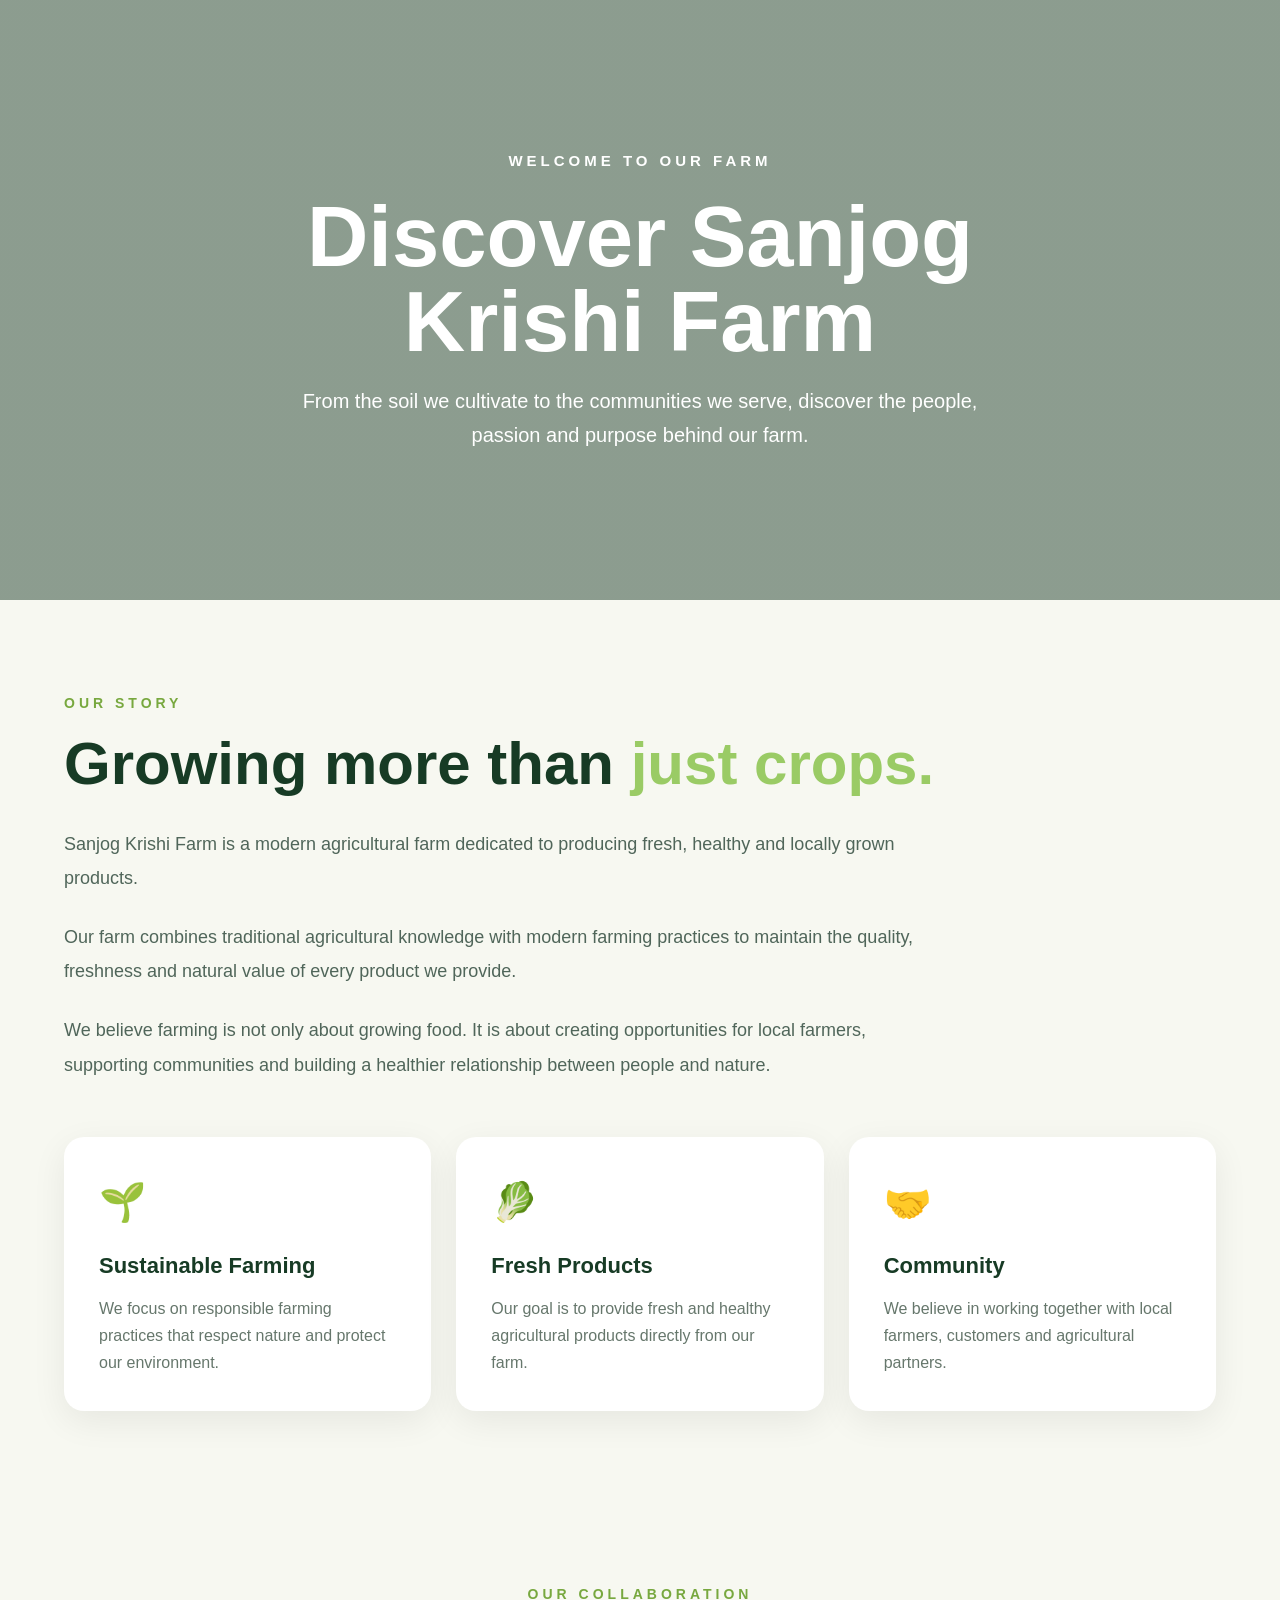
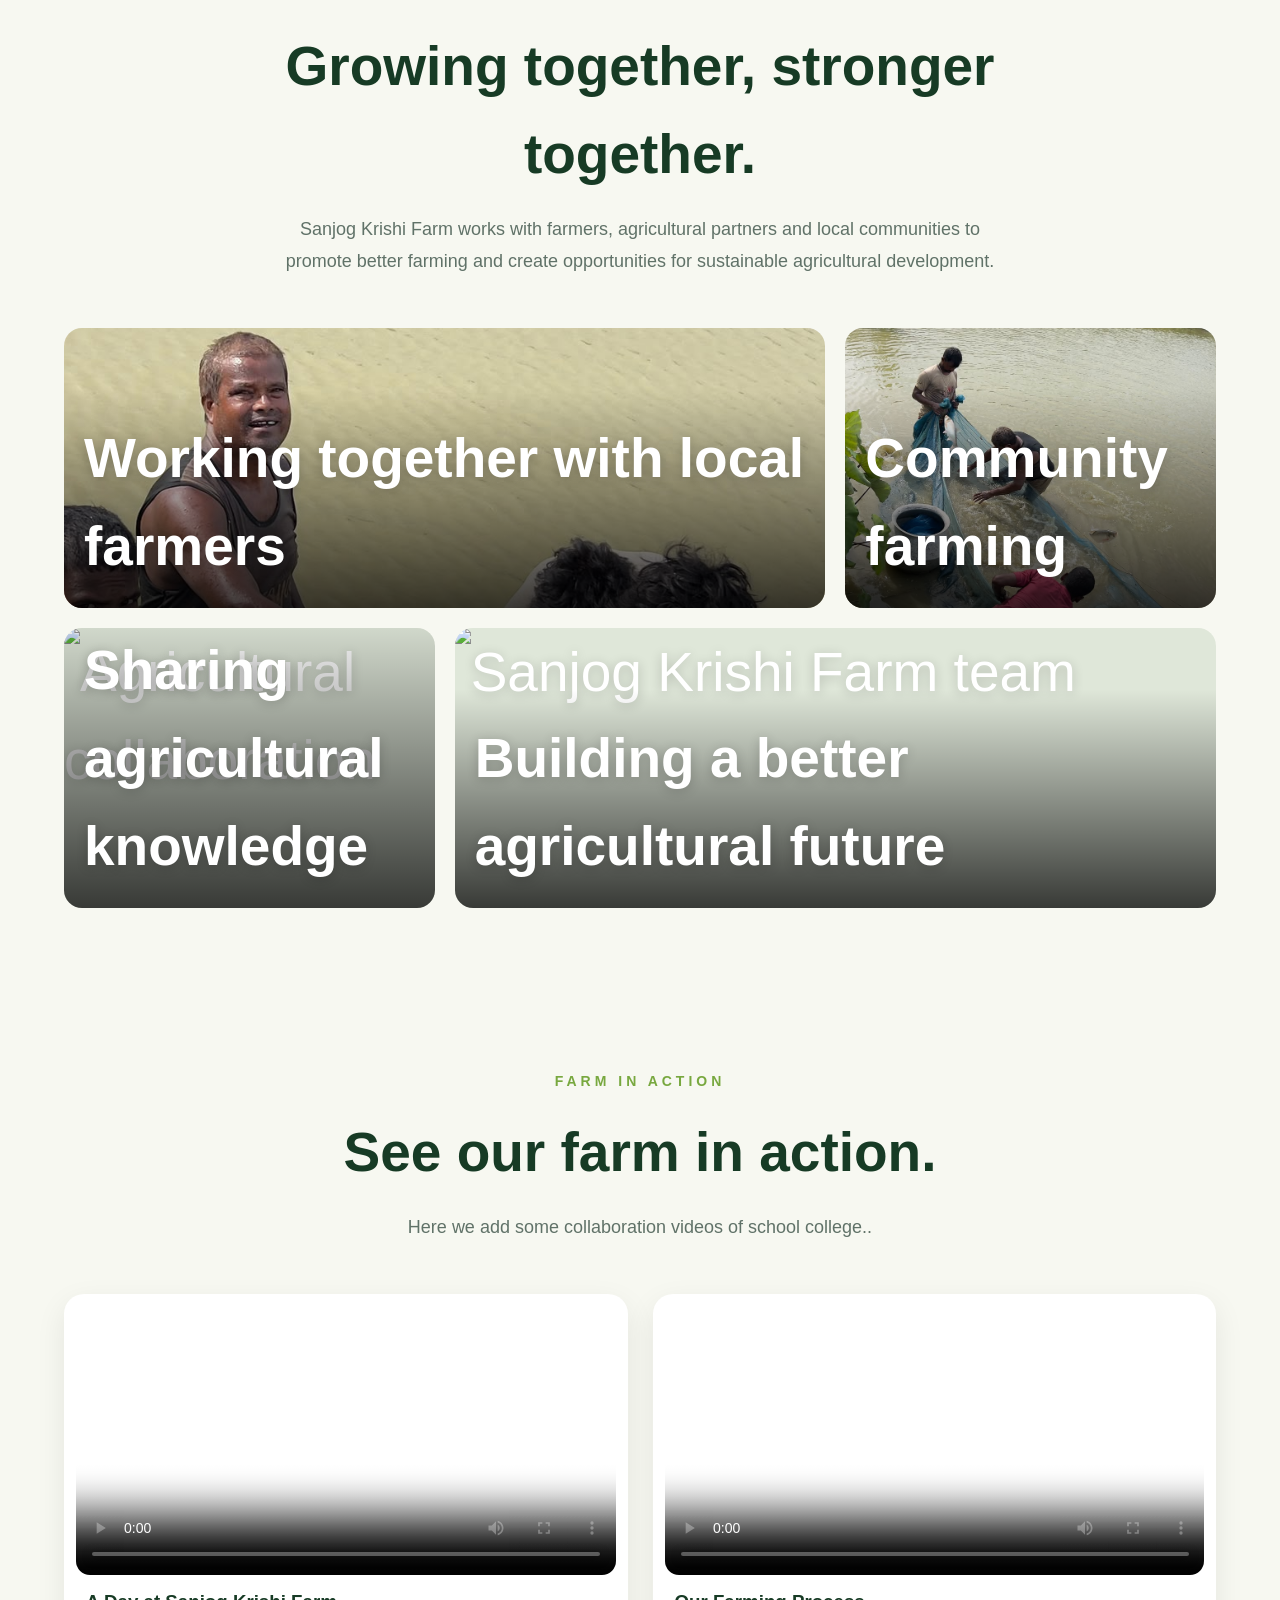
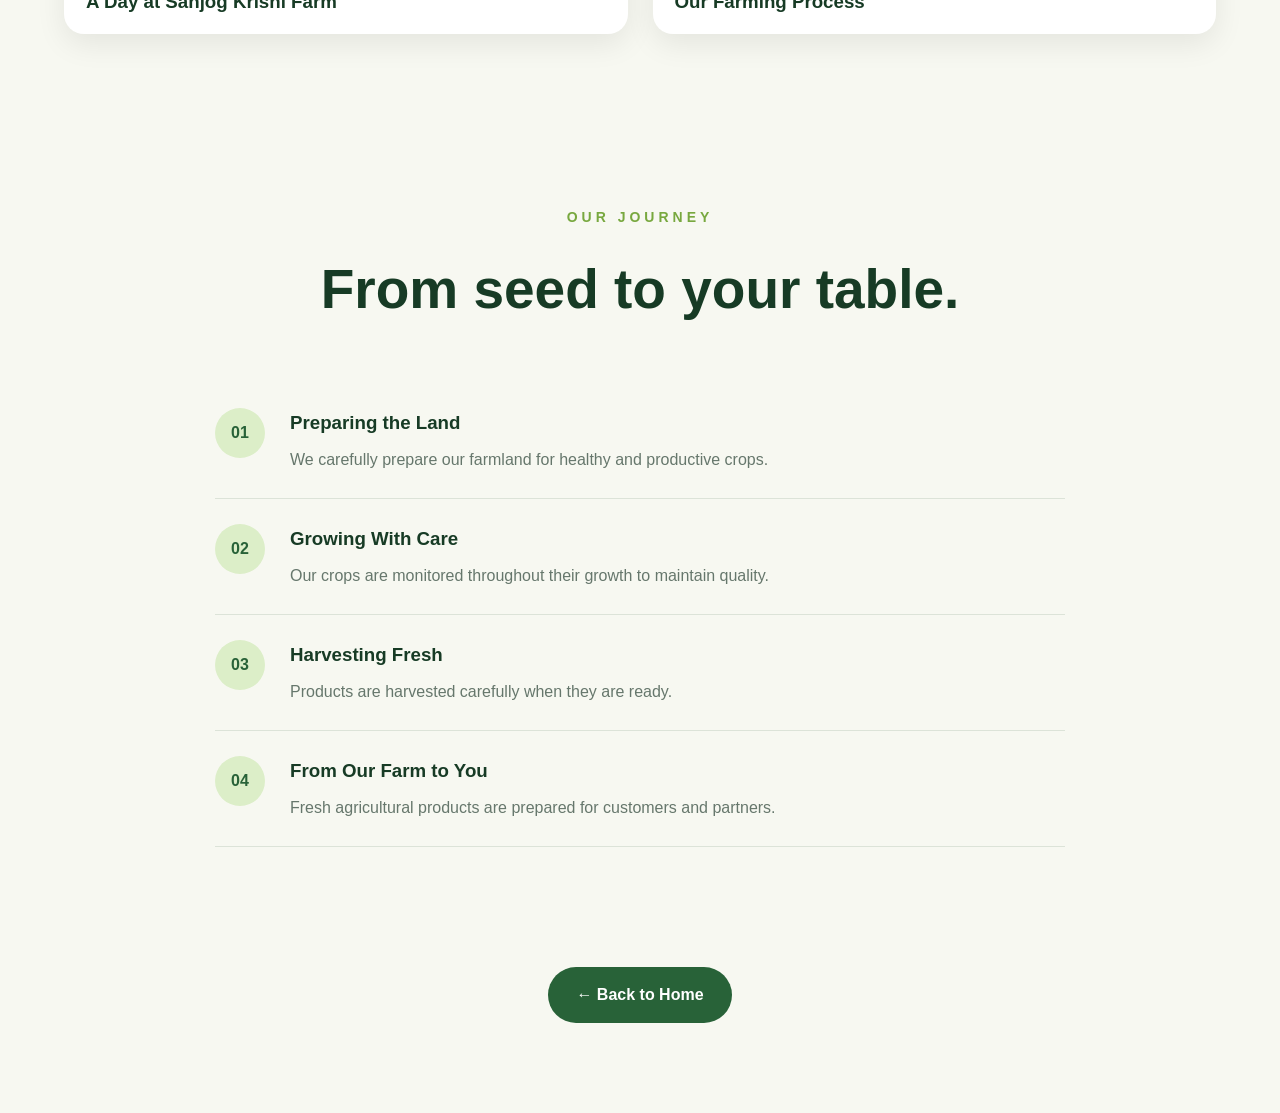
==== farm.html @ dd93f40b "Add files via upload" ====
<!DOCTYPE html>
<html lang="en">
<head>
    <meta charset="UTF-8">
    <meta name="viewport" content="width=device-width, initial-scale=1.0">

    <title>Discover Our Farm | Sanjog Krishi Farm</title>

    <meta name="description"
          content="Discover Sanjog Krishi Farm, our farming journey, sustainable practices, collaborations, photos and videos.">

    <link rel="stylesheet" href="style.css">

    <style>
        /* =========================
           FARM PAGE
        ========================= */

        .farm-page {
            background: #f7f8f1;
            color: #173b25;
        }

        /* HERO */

        .farm-hero {
    min-height: 600px;

    background-image:
        linear-gradient(
            rgba(10, 45, 24, 0.45),
            rgba(10, 45, 24, 0.45)
        ),
        url("images/photo,jpeg");

    background-size: cover;
    background-position: center center;
    background-repeat: no-repeat;

    display: flex;
    align-items: center;
    justify-content: center;

    text-align: center;
    padding: 60px 20px;

    position: relative;
}

        .farm-hero-content {
            max-width: 850px;
            color: white;
        }

        .farm-hero-content span {
            font-size: 15px;
            letter-spacing: 4px;
            text-transform: uppercase;
            font-weight: bold;
        }

        .farm-hero h1 {
            font-size: clamp(45px, 7vw, 85px);
            margin: 20px 0;
            line-height: 1;
        }

        .farm-hero p {
            font-size: 20px;
            line-height: 1.7;
            max-width: 700px;
            margin: auto;
        }


        /* MAIN CONTENT */

        .farm-container {
            width: 90%;
            max-width: 1200px;
            margin: auto;
        }

        .farm-story {
            padding: 90px 0;
        }

        .section-label {
            color: #78a83f;
            letter-spacing: 4px;
            font-weight: bold;
            font-size: 14px;
            text-transform: uppercase;
        }

        .farm-story h2 {
            font-size: clamp(35px, 5vw, 60px);
            margin: 15px 0 30px;
            line-height: 1.1;
        }

        .farm-story h2 span {
            color: #9acb65;
        }

        .farm-story-text {
            max-width: 850px;
        }

        .farm-story-text p {
            font-size: 18px;
            line-height: 1.9;
            color: #50665a;
            margin-bottom: 25px;
        }


        /* FARM VALUES */

        .farm-values {
            display: grid;
            grid-template-columns: repeat(3, 1fr);
            gap: 25px;
            margin-top: 55px;
        }

        .value-card {
            background: white;
            padding: 35px;
            border-radius: 20px;
            box-shadow: 0 10px 35px rgba(0,0,0,0.07);

            transition: transform 0.3s ease,
                        box-shadow 0.3s ease;
        }

        .value-card:hover {
            transform: translateY(-8px);
            box-shadow: 0 18px 40px rgba(0,0,0,0.12);
        }

        .value-icon {
            font-size: 38px;
            margin-bottom: 15px;
        }

        .value-card h3 {
            font-size: 22px;
            margin-bottom: 12px;
        }

        .value-card p {
            color: #66776c;
            line-height: 1.7;
        }


        /* COLLABORATION */

        .collaboration {
            padding: 80px 0;
        }

        .collaboration-header {
            text-align: center;
            max-width: 750px;
            margin: 0 auto 50px;
        }

        .collaboration-header h2 {
            font-size: clamp(35px, 5vw, 55px);
            margin: 15px 0;
        }

        .collaboration-header p {
            color: #607268;
            font-size: 18px;
            line-height: 1.8;
        }


        /* PHOTO GALLERY */

        .farm-gallery {
            display: grid;
            grid-template-columns: repeat(3, 1fr);
            gap: 20px;
        }

        .gallery-item {
            height: 280px;
            overflow: hidden;
            border-radius: 18px;
            position: relative;
            background: #dfe7d9;
        }

        .gallery-item.large {
            grid-column: span 2;
        }

        .gallery-item img {
            width: 100%;
            height: 100%;
            object-fit: cover;
            display: block;

            transition: transform 0.5s ease;
        }

        .gallery-item:hover img {
            transform: scale(1.08);
        }

        .gallery-caption {
            position: absolute;
            left: 0;
            right: 0;
            bottom: 0;

            padding: 25px 20px 18px;

            color: white;
            font-weight: bold;

            background: linear-gradient(
                transparent,
                rgba(0,0,0,0.75)
            );
        }


        /* VIDEO SECTION */

        .video-section {
            padding: 80px 0;
        }

        .video-grid {
            display: grid;
            grid-template-columns: repeat(2, 1fr);
            gap: 25px;
        }

        .video-card {
            background: white;
            padding: 12px;
            border-radius: 20px;
            box-shadow: 0 10px 30px rgba(0,0,0,0.08);
        }

        .video-card video {
            width: 100%;
            display: block;
            border-radius: 14px;
        }

        .video-card h3 {
            padding: 12px 10px 5px;
        }


        /* FARM JOURNEY */

        .journey {
            padding: 90px 0;
        }

        .journey-list {
            max-width: 850px;
            margin: 50px auto 0;
        }

        .journey-item {
            display: flex;
            gap: 25px;
            padding: 25px 0;
            border-bottom: 1px solid #dce3d8;
        }

        .journey-number {
            min-width: 50px;
            height: 50px;

            border-radius: 50%;
            background: #dceec8;

            display: flex;
            align-items: center;
            justify-content: center;

            font-weight: bold;
            color: #286238;
        }

        .journey-item h3 {
            margin: 0 0 8px;
        }

        .journey-item p {
            margin: 0;
            color: #66776c;
            line-height: 1.7;
        }


        /* BACK BUTTON */

        .back-home {
            text-align: center;
            padding: 30px 0 90px;
        }

        .back-home a {
            display: inline-block;
            background: #286238;
            color: white;
            padding: 15px 28px;
            border-radius: 50px;
            text-decoration: none;
            font-weight: bold;

            transition: 0.3s;
        }

        .back-home a:hover {
            background: #1c4728;
            transform: translateY(-3px);
        }


        /* MOBILE */

        @media (max-width: 800px) {

            .farm-values {
                grid-template-columns: 1fr;
            }

            .farm-gallery {
                grid-template-columns: 1fr;
            }

            .gallery-item.large {
                grid-column: span 1;
            }

            .video-grid {
                grid-template-columns: 1fr;
            }

            .farm-hero {
                min-height: 60vh;
            }
        }
    /* PHOTO HOVER ANIMATION */

.gallery-item {
    overflow: hidden;
}

.gallery-item img {
    width: 100%;
    height: 100%;
    object-fit: cover;

    transition: transform 0.6s ease;
}

.gallery-item:hover img {
    transform: scale(1.08);
}


/* VIDEO HOVER ANIMATION */

.video-card {
    transition: transform 0.4s ease,
                box-shadow 0.4s ease;
}

.video-card:hover {
    transform: translateY(-10px);
    box-shadow: 0 20px 45px rgba(0,0,0,0.15);
}

.video-card video {
    transition: transform 0.5s ease;
}

.video-card:hover video {
    transform: scale(1.02);
}</style>
</head>


<body class="farm-page">


    <!-- HERO -->

    <section class="farm-hero">

        <div class="farm-hero-content">

            <span>Welcome to our farm</span>

            <h1>Discover Sanjog Krishi Farm</h1>

            <p>
                From the soil we cultivate to the communities we serve,
                discover the people, passion and purpose behind our farm.
            </p>

        </div>

    </section>



    <!-- FARM STORY -->

    <section class="farm-story">

        <div class="farm-container">

            <span class="section-label">
                Our Story
            </span>

            <h2>
                Growing more than
                <span>just crops.</span>
            </h2>

            <div class="farm-story-text">

                <p>
                    Sanjog Krishi Farm is a modern agricultural farm
                    dedicated to producing fresh, healthy and locally
                    grown products.
                </p>

                <p>
                    Our farm combines traditional agricultural knowledge
                    with modern farming practices to maintain the quality,
                    freshness and natural value of every product we provide.
                </p>

                <p>
                    We believe farming is not only about growing food.
                    It is about creating opportunities for local farmers,
                    supporting communities and building a healthier
                    relationship between people and nature.
                </p>

            </div>


            <!-- VALUES -->

            <div class="farm-values">

                <div class="value-card">

                    <div class="value-icon">🌱</div>

                    <h3>Sustainable Farming</h3>

                    <p>
                        We focus on responsible farming practices
                        that respect nature and protect our environment.
                    </p>

                </div>


                <div class="value-card">

                    <div class="value-icon">🥬</div>

                    <h3>Fresh Products</h3>

                    <p>
                        Our goal is to provide fresh and healthy
                        agricultural products directly from our farm.
                    </p>

                </div>


                <div class="value-card">

                    <div class="value-icon">🤝</div>

                    <h3>Community</h3>

                    <p>
                        We believe in working together with local
                        farmers, customers and agricultural partners.
                    </p>

                </div>

            </div>

        </div>

    </section>



    <!-- COLLABORATION -->

    <section class="collaboration">

        <div class="farm-container">

            <div class="collaboration-header">

                <span class="section-label">
                    Our Collaboration
                </span>

                <h2>
                    Growing together,
                    <span>stronger together.</span>
                </h2>

                <p>
                    Sanjog Krishi Farm works with farmers, agricultural
                    partners and local communities to promote better
                    farming and create opportunities for sustainable
                    agricultural development.
                </p>

            </div>


            <!-- PHOTOS -->

            <div class="farm-gallery">


                <div class="gallery-item large">

                    <img src="photo.jpeg"
                         alt="Sanjog Krishi Farm collaboration">

                    <div class="gallery-caption">
                        Working together with local farmers
                    </div>

                </div>


                <div class="gallery-item">

                    <img src="WhatsApp Image 2026-09-08 at 13.34.07.jpeg"
                         alt="Farm collaboration">

                    <div class="gallery-caption">
                        Community farming
                    </div>

                </div>


                <div class="gallery-item">

                    <img src="images/collaboration3.jpg"
                         alt="Agricultural collaboration">

                    <div class="gallery-caption">
                        Sharing agricultural knowledge
                    </div>

                </div>


                <div class="gallery-item large">

                    <img src="images/collaboration4.jpg"
                         alt="Sanjog Krishi Farm team">

                    <div class="gallery-caption">
                        Building a better agricultural future
                    </div>

                </div>

            </div>

        </div>

    </section>



    <!-- VIDEO -->

    <section class="video-section">

        <div class="farm-container">

            <div class="collaboration-header">

                <span class="section-label">
                    Farm In Action
                </span>

                <h2>
                    See our farm <span>in action.</span>
                </h2>

                <p>
                    Here we add some collaboration videos of school 
                    college..
                </p>

            </div>


            <div class="video-grid">


                <div class="video-card">

                    <video controls poster="images/video-cover1.jpg">

                        <source
                            src="videos/farm-video1.mp4"
                            type="video/mp4">

                        Your browser does not support video.
                    </video>

                    <h3>
                        A Day at Sanjog Krishi Farm
                    </h3>

                </div>


                <div class="video-card">

                    <video controls poster="images/video-cover2.jpg">

                        <source
                            src="videos/farm-video2.mp4"
                            type="video/mp4">

                        Your browser does not support video.
                    </video>

                    <h3>
                        Our Farming Process
                    </h3>

                </div>


            </div>

        </div>

    </section>



    <!-- FARM JOURNEY -->

    <section class="journey">

        <div class="farm-container">

            <div class="collaboration-header">

                <span class="section-label">
                    Our Journey
                </span>

                <h2>
                    From seed to
                    <span>your table.</span>
                </h2>

            </div>


            <div class="journey-list">


                <div class="journey-item">

                    <div class="journey-number">
                        01
                    </div>

                    <div>

                        <h3>
                            Preparing the Land
                        </h3>

                        <p>
                            We carefully prepare our farmland
                            for healthy and productive crops.
                        </p>

                    </div>

                </div>


                <div class="journey-item">

                    <div class="journey-number">
                        02
                    </div>

                    <div>

                        <h3>
                            Growing With Care
                        </h3>

                        <p>
                            Our crops are monitored throughout
                            their growth to maintain quality.
                        </p>

                    </div>

                </div>


                <div class="journey-item">

                    <div class="journey-number">
                        03
                    </div>

                    <div>

                        <h3>
                            Harvesting Fresh
                        </h3>

                        <p>
                            Products are harvested carefully
                            when they are ready.
                        </p>

                    </div>

                </div>


                <div class="journey-item">

                    <div class="journey-number">
                        04
                    </div>

                    <div>

                        <h3>
                            From Our Farm to You
                        </h3>

                        <p>
                            Fresh agricultural products are
                            prepared for customers and partners.
                        </p>

                    </div>

                </div>


            </div>

        </div>

    </section>



    <!-- BACK -->

    <div class="back-home">

        <a href="index.html">
            ← Back to Home
        </a>

    </div>


</body>
</html>
---- style.css ----
/* =========================
   GENERAL
========================= */

* {
    box-sizing: border-box;
    margin: 0;
    padding: 0;
}

html {
    scroll-behavior: smooth;
}

body {
    font-family: "DM Sans", sans-serif;
    color: #18351f;
    background: #f7f8f1;
    line-height: 1.6;
}


/* =========================
   HEADER
========================= */

.header {
    height: 76px;

    display: flex;
    align-items: center;
    justify-content: space-between;

    padding: 0 6%;

    background: #fbfcf7;

    position: sticky;
    top: 0;

    z-index: 100;

    border-bottom: 1px solid #e5eadc;
}

.logo {
    font-size: 20px;

    color: #17351f;

    text-decoration: none;

    letter-spacing: -0.5px;
}

.logo span {
    margin-right: 5px;
}

.logo b {
    font-weight: 700;
}


/* Navigation */

.header nav {
    display: flex;
    gap: 25px;
}

.header nav a {
    color: #38543d;

    text-decoration: none;

    font-size: 14px;

    font-weight: 600;

    transition: 0.3s;
}

.header nav a:hover {
    color: #587d3e;
}


/* Mobile menu */

.menu {
    display: none;

    background: none;

    border: none;

    font-size: 25px;

    cursor: pointer;
}


/* =========================
   HERO
========================= */

.hero {

    min-height: 690px;

    display: flex;

    align-items: center;

    position: relative;

    background:
        linear-gradient(
            90deg,
            rgba(10, 39, 20, 0.88),
            rgba(21, 62, 29, 0.46),
            rgba(10, 30, 17, 0.18)
        ),

        url("https://images.unsplash.com/photo-1464226184884-fa280b87c399?auto=format&fit=crop&w=1800&q=85")
        center / cover;
}


.hero-content {

    width: min(1120px, 88%);

    margin: auto;

    color: white;

    padding: 80px 0;
}


.eyebrow {

    font-size: 12px;

    letter-spacing: 2.2px;

    font-weight: 700;

    color: #759c51;
}


.hero .eyebrow {
    color: #d2e6b5;
}


.hero h1 {

    font-family: "Playfair Display", serif;

    font-size: clamp(48px, 7vw, 88px);

    line-height: 1.03;

    letter-spacing: -3px;

    margin: 18px 0;
}


.hero h1 em,
h2 em {

    font-style: normal;

    color: #a8cf76;
}


.hero p {

    font-size: 18px;

    max-width: 580px;

    color: #e7eee1;
}


/* =========================
   BUTTONS
========================= */

.buttons {

    display: flex;

    gap: 13px;

    margin-top: 32px;
}


.btn {

    display: inline-flex;

    align-items: center;

    gap: 18px;

    padding: 14px 22px;

    border-radius: 5px;

    text-decoration: none;

    font-weight: 700;

    font-size: 14px;

    transition: 0.3s;
}


.primary {

    background: #88b45c;

    color: #102615;
}


.primary:hover {

    background: #9bc873;

    transform: translateY(-2px);
}


.light {

    background: white;

    color: #1d3a25;
}


.light:hover {

    background: #edf3e6;

    transform: translateY(-2px);
}


/* Trust badges */

.trust {

    display: flex;

    gap: 25px;

    margin-top: 45px;

    font-size: 12px;

    font-weight: 600;
}


/* =========================
   STATS
========================= */

.stats {

    display: grid;

    grid-template-columns: repeat(4, 1fr);

    background: #244d2d;

    color: white;
}


.stats div {

    padding: 25px;

    text-align: center;

    border-right: 1px solid rgba(255,255,255,0.14);
}


.stats strong,
.stats span {

    display: block;
}


.stats strong {

    font-family: "Playfair Display", serif;

    font-size: 27px;

    color: #b8d78c;
}


.stats span {

    font-size: 11px;

    letter-spacing: 1px;

    text-transform: uppercase;

    opacity: 0.8;
}


/* =========================
   SECTIONS
========================= */

.section {

    width: min(1120px, 88%);

    margin: auto;

    padding: 105px 0;
}


/* =========================
   ABOUT
========================= */

.about {

    display: grid;

    grid-template-columns: 1fr 1fr;

    gap: 85px;

    align-items: center;
}


.about-image {

    height: 480px;

    border-radius: 8px;

    background:

        url("https://images.unsplash.com/photo-1591857177580-dc82b9ac4e1e?auto=format&fit=crop&w=1000&q=85")

        center / cover;

    position: relative;
}


.image-label {

    position: absolute;

    bottom: 20px;

    left: 20px;

    background: white;

    padding: 11px 15px;

    border-radius: 4px;

    font-size: 13px;

    font-weight: 700;
}


.section-copy h2,
.section-heading h2,
.contact h2 {

    font-family: "Playfair Display", serif;

    font-size: 48px;

    line-height: 1.1;

    letter-spacing: -1.5px;

    margin: 13px 0 22px;
}


.section-copy p {

    color: #617064;

    margin-bottom: 16px;

    max-width: 530px;
}


.text-link {

    color: #4c7938;

    text-decoration: none;

    font-weight: 700;

    display: inline-block;

    margin-top: 15px;
}


/* =========================
   PRODUCTS
========================= */

.products {

    padding-top: 30px;
}


.section-heading {

    display: flex;

    justify-content: space-between;

    align-items: end;

    margin-bottom: 40px;
}


.section-heading > p {

    max-width: 380px;

    color: #68756b;
}


/* Product cards */

.product-grid {

    display: grid;

    grid-template-columns: repeat(3, 1fr);

    gap: 20px;
}


.product-card {

    background: white;

    padding: 34px;

    border: 1px solid #e5eadc;

    border-radius: 8px;

    transition: 0.25s;
}


.product-card:hover {

    transform: translateY(-5px);

    box-shadow:
        0 14px 35px rgba(30, 61, 35, 0.08);
}


.product-icon {

    font-size: 44px;

    margin-bottom: 15px;
}


.product-card h3 {

    font-family: "Playfair Display", serif;

    font-size: 25px;
}


.product-card p {

    color: #69766c;

    margin: 8px 0 20px;
}


.product-card span {

    font-size: 11px;

    text-transform: uppercase;

    letter-spacing: 1.4px;

    color: #63844e;

    font-weight: 700;
}


/* Product tags */

.produce-list {

    display: flex;

    flex-wrap: wrap;

    gap: 10px;

    margin-top: 25px;
}


.produce-list span {

    background: #edf3e6;

    padding: 9px 13px;

    border-radius: 30px;

    font-size: 12px;

    font-weight: 600;
}


/* =========================
   FARM BANNER
========================= */

.farm-banner {

    min-height: 530px;

    display: flex;

    align-items: center;

    color: white;

    background:

        linear-gradient(
            90deg,
            rgba(15, 44, 22, 0.91),
            rgba(18, 54, 25, 0.58)
        ),

        url("https://images.unsplash.com/photo-1500937386664-56d1dfef3854?auto=format&fit=crop&w=1800&q=85")

        center / cover;
}


.farm-banner > div {

    width: min(1120px, 88%);

    margin: auto;
}


.farm-banner h2 {

    font-family: "Playfair Display", serif;

    font-size: 58px;

    line-height: 1.05;

    margin: 14px 0;
}


.farm-banner p {

    max-width: 470px;

    color: #d9e5d6;

    margin-bottom: 27px;
}
/* =========================
   FARM BANNER
========================= */

.farm-banner {

    min-height: 530px;

    display: flex;

    align-items: center;

    color: white;

    background:

        linear-gradient(
            90deg,
            rgba(15, 44, 22, 0.91),
            rgba(18, 54, 25, 0.58)
        ),

        url("https://images.unsplash.com/photo-1500937386664-56d1dfef3854?auto=format&fit=crop&w=1800&q=85")

        center / cover;
}


.farm-banner > div {

    width: min(1120px, 88%);

    margin: auto;
}


.farm-banner h2 {

    font-family: "Playfair Display", serif;

    font-size: 58px;

    line-height: 1.05;

    margin: 14px 0;
}


.farm-banner p {

    max-width: 470px;

    color: #d9e5d6;

    margin-bottom: 27px;
}
/* ================= FISH FARMING ================= */

.fish-section {
    padding: 80px 7%;
    background: #f5fbf7;
}

.fish-header {
    text-align: center;
    max-width: 750px;
    margin: 0 auto 45px;
}

.section-tag {
    display: inline-block;
    padding: 8px 16px;
    border-radius: 30px;
    background: #dff5e7;
    font-weight: 700;
    font-size: 14px;
}

.fish-header h2 {
    font-size: 42px;
    margin: 15px 0;
}

.fish-header p {
    font-size: 17px;
    line-height: 1.7;
}


/* =========================
   FISH INFO
========================= */

.fish-info {
    display: grid;
    grid-template-columns: repeat(3, 1fr);
    gap: 25px;
    margin-bottom: 70px;
}

.fish-card {
    background: white;
    padding: 20px 40px;
    text-align: center;
    border-radius: 18px;
    box-shadow: 0 8px 25px rgba(0, 0, 0, 0.08);
    transition: transform 0.3s ease, box-shadow 0.3s ease;
}

.fish-card:hover {
    transform: translateY(-7px);
    box-shadow: 0 12px 30px rgba(0, 0, 0, 0.12);
}

.fish-icon {
    font-size: 45px;
}

.fish-card h3 {
    margin: 15px 0 8px;
}


/* =========================
   GALLERY
========================= */

.fish-media {
    margin-top: 60px;
}

.fish-media > h2 {
    text-align: center;
    margin-bottom: 30px;
    font-size: 30px;
}


/* Gallery grid */

.fish-gallery {
    display: grid;
    grid-template-columns: repeat(3, 1fr);
    gap: 25px;
}


/* Gallery card */

.fish-photo {
    background: white;
    border-radius: 18px;
    overflow: hidden;
    box-shadow: 0 8px 25px rgba(0, 0, 0, 0.08);
    transition: transform 0.3s ease, box-shadow 0.3s ease;
}

.fish-photo:hover {
    transform: translateY(-7px);
    box-shadow: 0 12px 30px rgba(0, 0, 0, 0.12);
}


/* Square image */

.fish-photo img {
    width: 100%;
    aspect-ratio: 1 / 1;
    height: auto;
    object-fit: cover;
    display: block;
}


/* Gallery title */

.fish-photo h3 {
    padding: 15px 30px;
    margin: 0;
    font-size: 20px;
    color: #123b2a;
}


/* =========================
   RESPONSIVE
========================= */

@media (max-width: 900px) {

    .fish-info,
    .fish-gallery {
        grid-template-columns: repeat(2, 1fr);
    }

}

@media (max-width: 600px) {

    .fish-info,
    .fish-gallery {
        grid-template-columns: 1fr;
    }

    .fish-card {
        padding: 20px;
    }

    .fish-media > h2 {
        font-size: 26px;
    }

}


/* =====================================
   FISH FARM VIDEOS
===================================== */

.fish-videos {
    padding: 70px 0;
}

.fish-videos-header {
    text-align: center;
    margin-bottom: 40px;
}

.fish-videos-header h2 {
    margin: 0 0 10px;
    font-size: 32px;
    color: #123b2a;
}

.fish-videos-header p {
    margin: 0;
    color: #66756d;
    font-size: 16px;
}


/* VIDEO GRID */

.fish-video-gallery {
    display: grid;
    grid-template-columns: repeat(2, 1fr);
    gap: 30px;
}


/* VIDEO CARD */

.fish-video-card {
    background: #ffffff;
    border-radius: 22px;
    overflow: hidden;
    box-shadow: 0 10px 30px rgba(0, 0, 0, 0.08);
    transition: all 0.35s ease;
}

.fish-video-card:hover {
    transform: translateY(-8px);
    box-shadow: 0 18px 40px rgba(0, 0, 0, 0.13);
}


/* VIDEO AREA */

.fish-video {
    position: relative;
    width: 100%;
    aspect-ratio: 16 / 9;
    overflow: hidden;
    background: #123b2a;
}

.fish-video img {
    width: 100%;
    height: 100%;
    object-fit: cover;
    display: block;
    transition: transform 0.5s ease;
}

.fish-video-card:hover .fish-video img {
    transform: scale(1.06);
}


/* DARK OVERLAY */

.fish-video::after {
    content: "";
    position: absolute;
    inset: 0;
    background: linear-gradient(
        to top,
        rgba(0, 0, 0, 0.55),
        rgba(0, 0, 0, 0.05)
    );
}


/* PLAY BUTTON */

.play-button {
    position: absolute;
    top: 50%;
    left: 50%;
    transform: translate(-50%, -50%);
    z-index: 2;

    width: 70px;
    height: 70px;

    border-radius: 50%;
    border: none;

    background: rgba(255, 255, 255, 0.95);
    color: #0d6847;

    font-size: 28px;

    display: flex;
    align-items: center;
    justify-content: center;

    cursor: pointer;

    box-shadow: 0 8px 25px rgba(0, 0, 0, 0.25);

    transition: all 0.3s ease;
}

.play-button:hover {
    background: #0d6847;
    color: white;
    transform: translate(-50%, -50%) scale(1.12);
}


/* VIDEO INFORMATION */

.fish-video-content {
    padding: 22px 25px 25px;
}

.fish-video-content .video-label {
    display: inline-block;

    padding: 5px 12px;
    margin-bottom: 10px;

    border-radius: 20px;

    background: #e7f6ef;
    color: #087448;

    font-size: 12px;
    font-weight: 700;
    letter-spacing: 0.5px;
}

.fish-video-content h3 {
    margin: 0 0 8px;

    font-size: 21px;
    color: #123b2a;
}

.fish-video-content p {
    margin: 0;

    color: #6b7771;
    font-size: 15px;
    line-height: 1.6;
}


/* =====================================
   RESPONSIVE
===================================== */

@media (max-width: 768px) {

    .fish-videos {
        padding: 50px 20px;
    }

    .fish-video-gallery {
        grid-template-columns: 1fr;
    }

    .fish-videos-header h2 {
        font-size: 28px;
    }

}



/* =========================
   SERVICES
========================= */

.services {

    padding-bottom: 60px;
}


.centered {

    display: block;

    text-align: center;
}


.centered > p {

    margin: 0 auto;
}


.service-grid {

    display: grid;

    grid-template-columns: repeat(3, 1fr);

    border-top: 1px solid #dfe6d8;
}
.service-grid > div {
    transition: transform 0.35s ease, box-shadow 0.35s ease;
}
.service-grid > div:hover {
    transform: translateY(-10px);
    box-shadow: 0 10px 25px rgba(0, 0, 0, 0.08);
}

   .service-grid > div {
    padding: 30px;

    border-right: 1px solid #dfe6d8;
    border-bottom: 1px solid #dfe6d8;

    background: #ffffff;

    position: relative;
    overflow: hidden;

    /* Smooth animation */
    transition:
        transform 0.35s ease,
        box-shadow 0.35s ease,
        border-color 0.35s ease;
}

/* Hover effect */
.service-grid > div:hover {
    transform: translateY(-8px);

    border-color: #a7c957;

    box-shadow:
        0 12px 28px rgba(0, 0, 0, 0.08),
        0 4px 10px rgba(0, 0, 0, 0.04);
}

/* Premium top line */
.service-grid > div::before {
    content: "";

    position: absolute;
    top: 0;
    left: 0;

    width: 100%;
    height: 4px;

    background: #a7c957;

    opacity: 0;

    transition: opacity 0.35s ease;
}

/* Show top line on hover */
.service-grid > div:hover::before {
    opacity: 1;
}



.service-grid b {

    color: #82a662;

    font-size: 12px;
}


.service-grid h3 {

    margin: 12px 0 5px;

    font-family: "Playfair Display", serif;

    font-size: 22px;
}


.service-grid p {

    color: #718077;

    font-size: 14px;
}


/* =========================
   WHY CHOOSE US
========================= */

.why {

    padding-top: 60px;
}


.why-grid {

    display: grid;

    grid-template-columns: repeat(4, 1fr);

    gap: 16px;
}


.why-grid div {

    background: #eaf1e3;

    padding: 28px;

    border-radius: 7px;

    font-size: 29px;
}


.why-grid strong {

    display: block;

    font-family: "Playfair Display", serif;

    font-size: 20px;

    margin: 12px 0 4px;
}


.why p {

    color: #718077;

    font-size: 14px;
}


/* =========================
   GALLERY
========================= */

.gallery {

    padding-top: 65px;
}


.gallery-grid {

    display: grid;

    grid-template-columns: 2fr 1fr 1fr;

    grid-template-rows: 220px 220px;

    gap: 12px;
}


.gallery-item {

    border-radius: 6px;

    display: flex;

    flex-direction: column;

    align-items: center;

    justify-content: center;

    font-size: 55px;

    color: white;

    text-shadow: 0 2px 12px rgba(0,0,0,0.2);

    background:
        linear-gradient(
            145deg,
            #b9d09c,
            #597d49
        );
}


.gallery-item span {

    font-family: "Playfair Display", serif;

    font-size: 22px;
}


.g1 {

    grid-row: span 2;

    background:
        linear-gradient(
            145deg,
            #9fbd7c,
            #406b42
        );
}


.g2 {

    background:
        linear-gradient(
            145deg,
            #d2e3a9,
            #73944f
        );
}


.g3 {

    background:
        linear-gradient(
            145deg,
            #e8b78c,
            #a36c46
        );
}


.g4 {

    background:
        linear-gradient(
            145deg,
            #b8c8a4,
            #60775b
        );
}


/* =========================
   CONTACT
========================= */

.contact {

    background: #1e4529;

    color: white;

    padding: 90px 6%;

    display: grid;

    grid-template-columns: 1fr 1fr;

    gap: 80px;

    align-items: center;
}


.contact h2 {

    font-size: 54px;
}


.contact > div > p {

    color: #cfddce;

    max-width: 490px;
}


.contact-card {

    display: grid;

    gap: 20px;

    background: rgba(255,255,255,0.07);

    padding: 30px;

    border: 1px solid rgba(255,255,255,0.12);

    border-radius: 7px;
}


.contact-card a,
.contact-card div {

    color: #e8f1e5;

    text-decoration: none;

    display: flex;

    gap: 14px;

    align-items: flex-start;

    font-size: 14px;
}


.contact-card a:hover {

    color: #b9d78f;
}


/* =========================
   FOOTER
========================= */

footer {

    background: #122b19;

    color: #9caf9e;

    padding: 30px 6%;

    display: flex;

    justify-content: space-between;

    align-items: center;

    font-size: 12px;
}


footer .logo {

    color: white;
}


footer p {

    font-style: italic;
}


footer small {

    opacity: 0.7;
}


/* =========================
   MOBILE
========================= */

@media (max-width: 800px) {

    .header nav {

        display: none;

        position: absolute;

        top: 76px;

        left: 0;

        right: 0;

        background: #fbfcf7;

        padding: 20px 7%;

        flex-direction: column;

        gap: 15px;

        border-bottom: 1px solid #e5eadc;
    }


    .header nav.open {

        display: flex;
    }


    .menu {

        display: block;
    }


    .hero {

        min-height: 640px;
    }


    .trust {

        flex-direction: column;

        gap: 7px;
    }


    .stats {

        grid-template-columns: 1fr 1fr;
    }


    .about,
    .contact {

        grid-template-columns: 1fr;

        gap: 40px;
    }


    .about-image {

        height: 360px;
    }


    .section {

        padding: 75px 0;
    }


    .section-heading {

        display: block;
    }


    .section-heading > p {

        margin-top: 12px;
    }


    .product-grid,
    .service-grid {

        grid-template-columns: 1fr;
    }


    .why-grid {

        grid-template-columns: 1fr 1fr;
    }


    .gallery-grid {

        grid-template-columns: 1fr 1fr;

        grid-template-rows: 180px 180px;
    }


    .g1 {

        grid-row: span 1;
    }


    .farm-banner h2 {

        font-size: 44px;
    }


    .contact {

        padding: 70px 6%;
    }


    footer {

        flex-direction: column;

        gap: 10px;

        text-align: center;
    }


    .section-copy h2,
    .section-heading h2 {

        font-size: 40px;
    }
}.whatsapp-float {
    position: fixed;
    right: 25px;
    top: 50%;
    transform: translateY(-50%);

    width: 65px;
    height: 65px;

    background: #25D366;

    border-radius: 50%;

    display: flex;
    align-items: center;
    justify-content: center;

    text-decoration: none;

    z-index: 999999;

    box-shadow: 0 5px 20px rgba(0, 0, 0, 0.3);

    transition: 0.3s ease;

    animation: whatsappPulse 2s infinite;
}

.whatsapp-icon {
    color: white;
    font-size: 36px;
}

.whatsapp-float:hover {
    transform: translateY(-50%) scale(1.15);
}

@keyframes whatsappPulse {
    0% {
        box-shadow: 0 0 0 0 rgba(37, 211, 102, 0.7);
    }

    70% {
        box-shadow: 0 0 0 15px rgba(37, 211, 102, 0);
    }

    100% {
        box-shadow: 0 0 0 0 rgba(37, 211, 102, 0);
    }
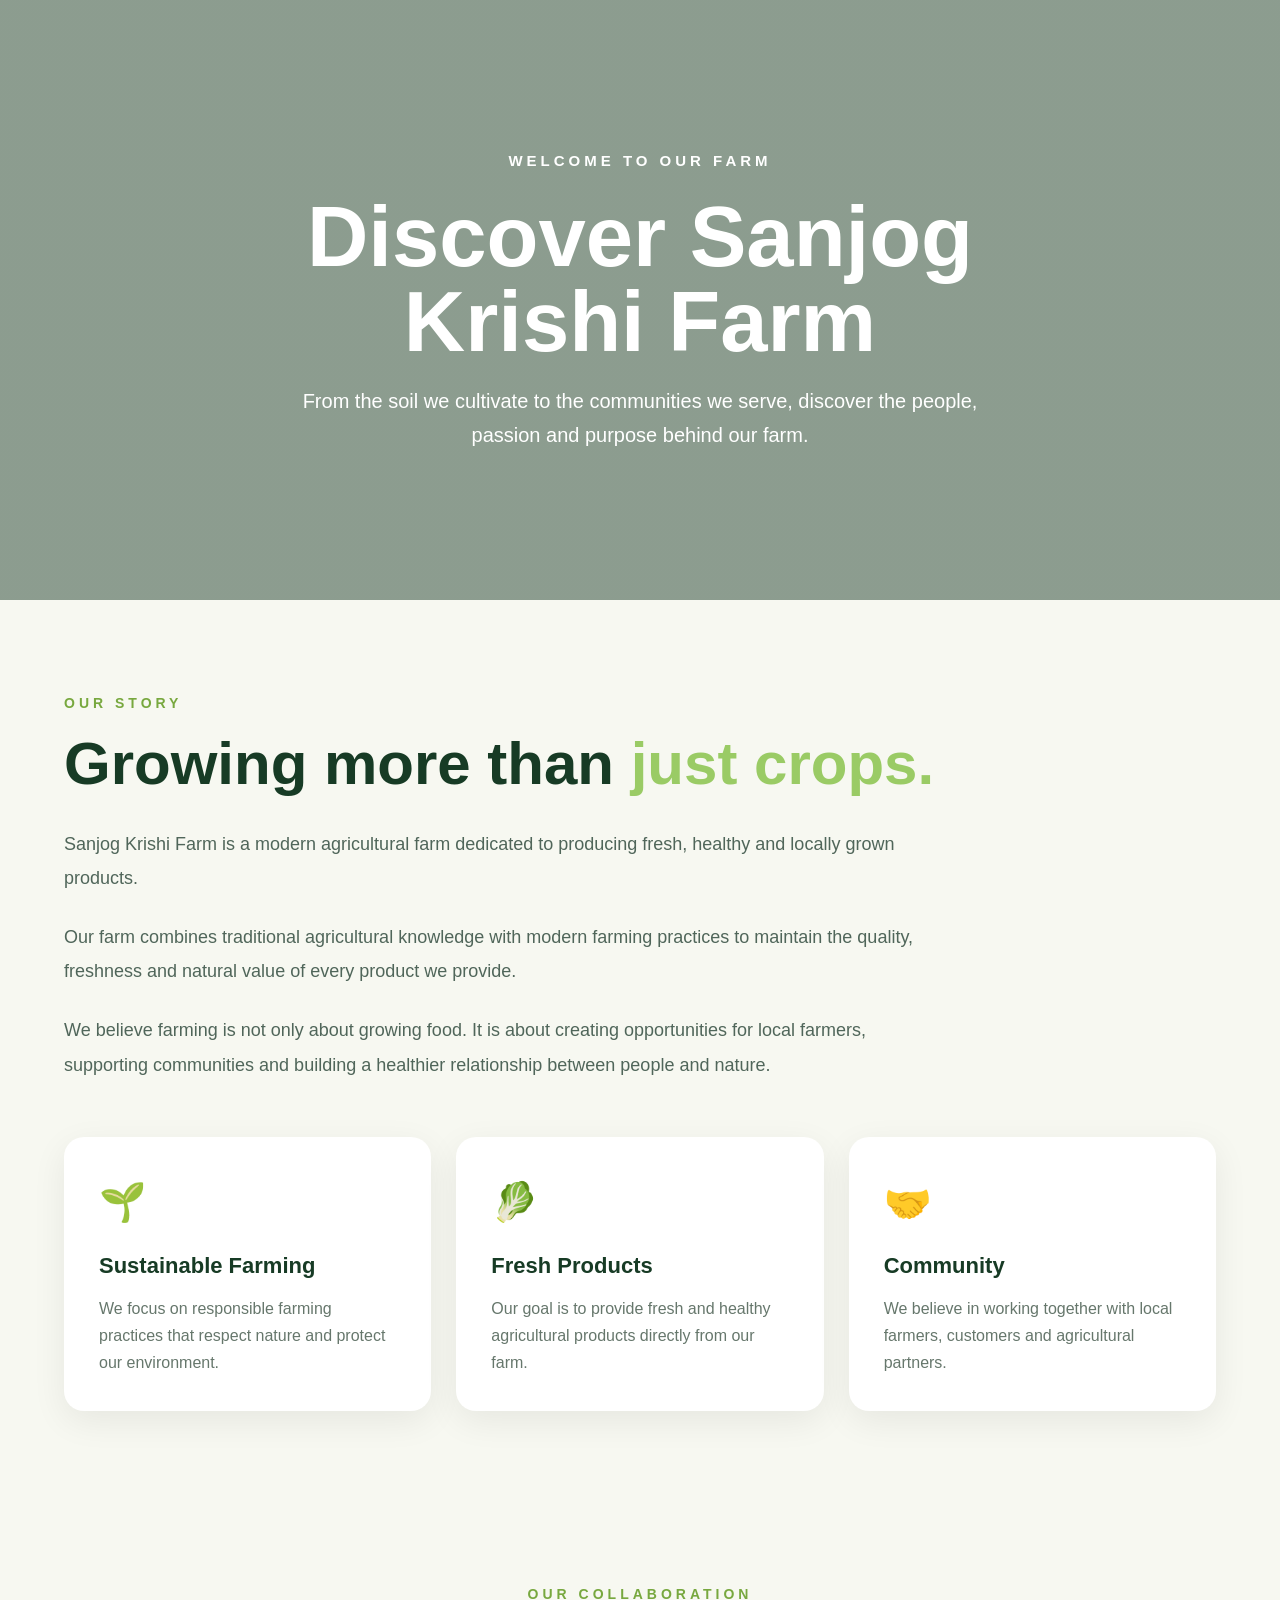
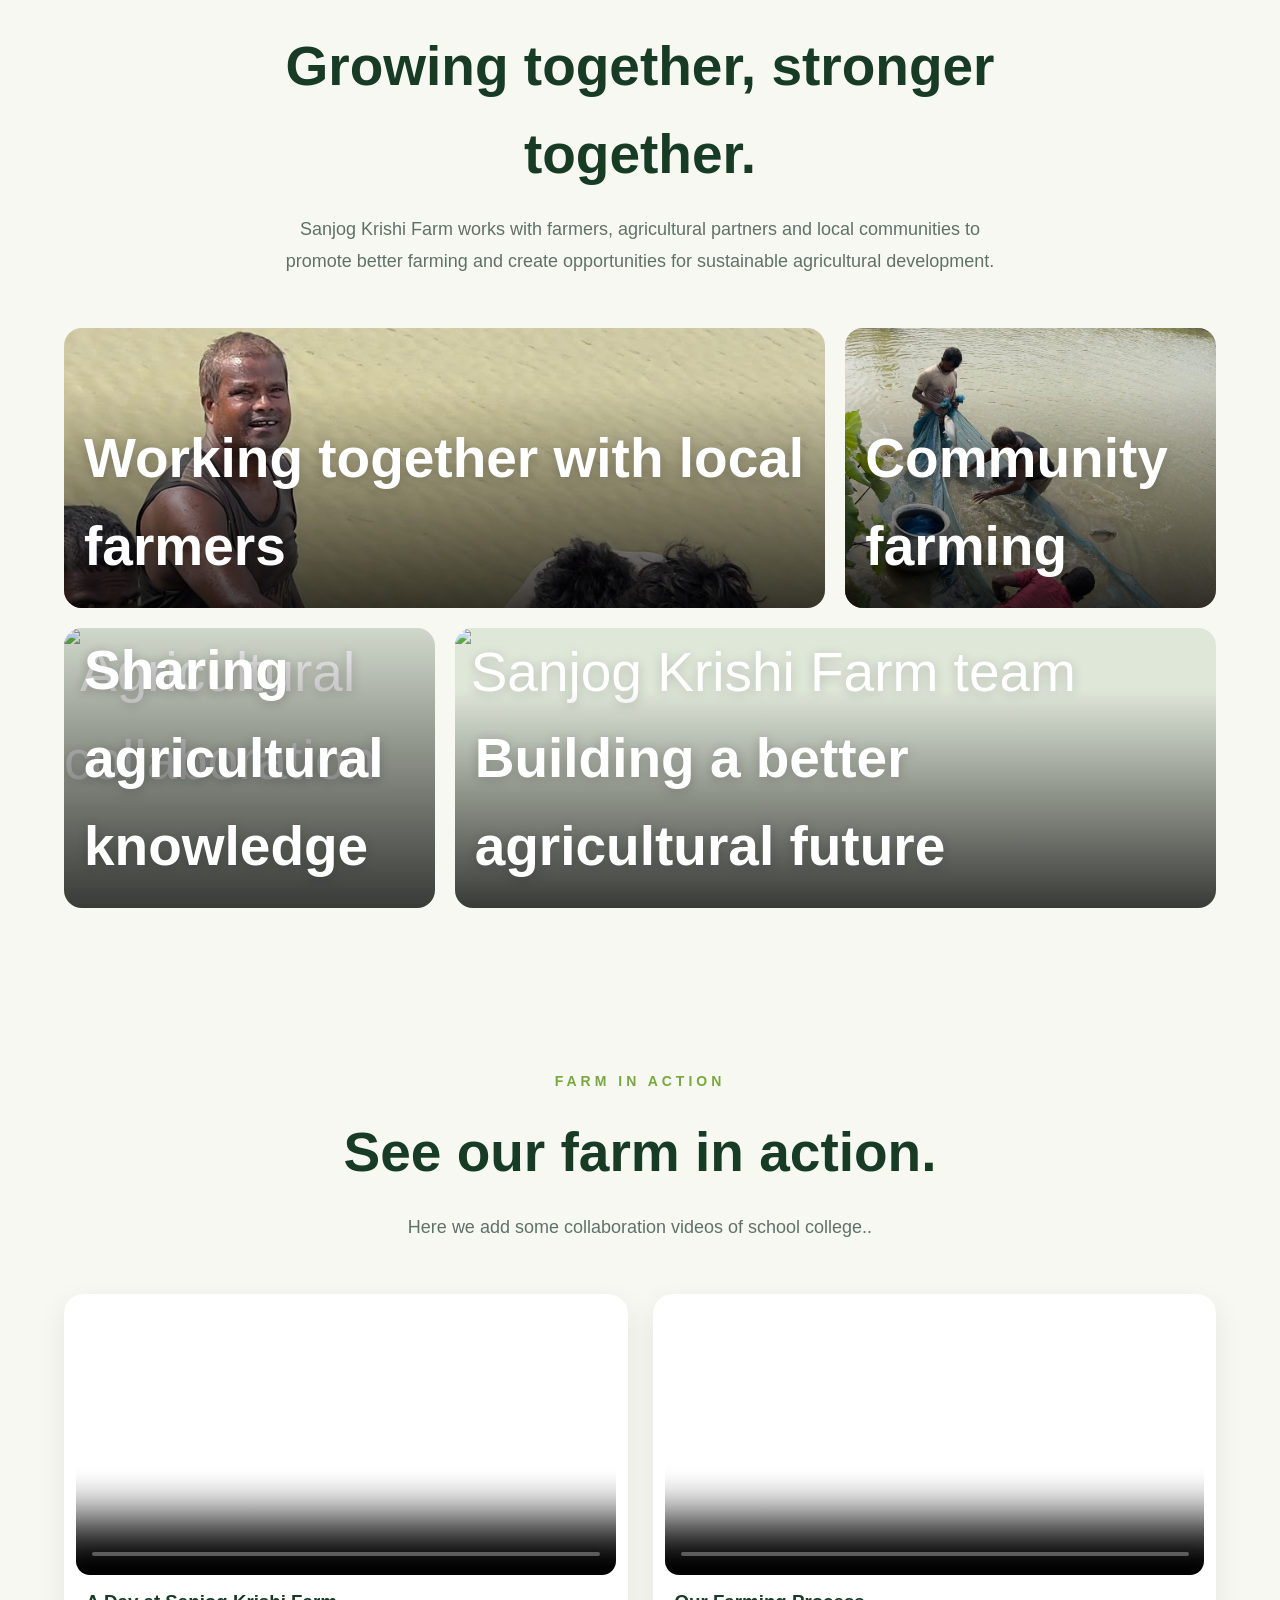
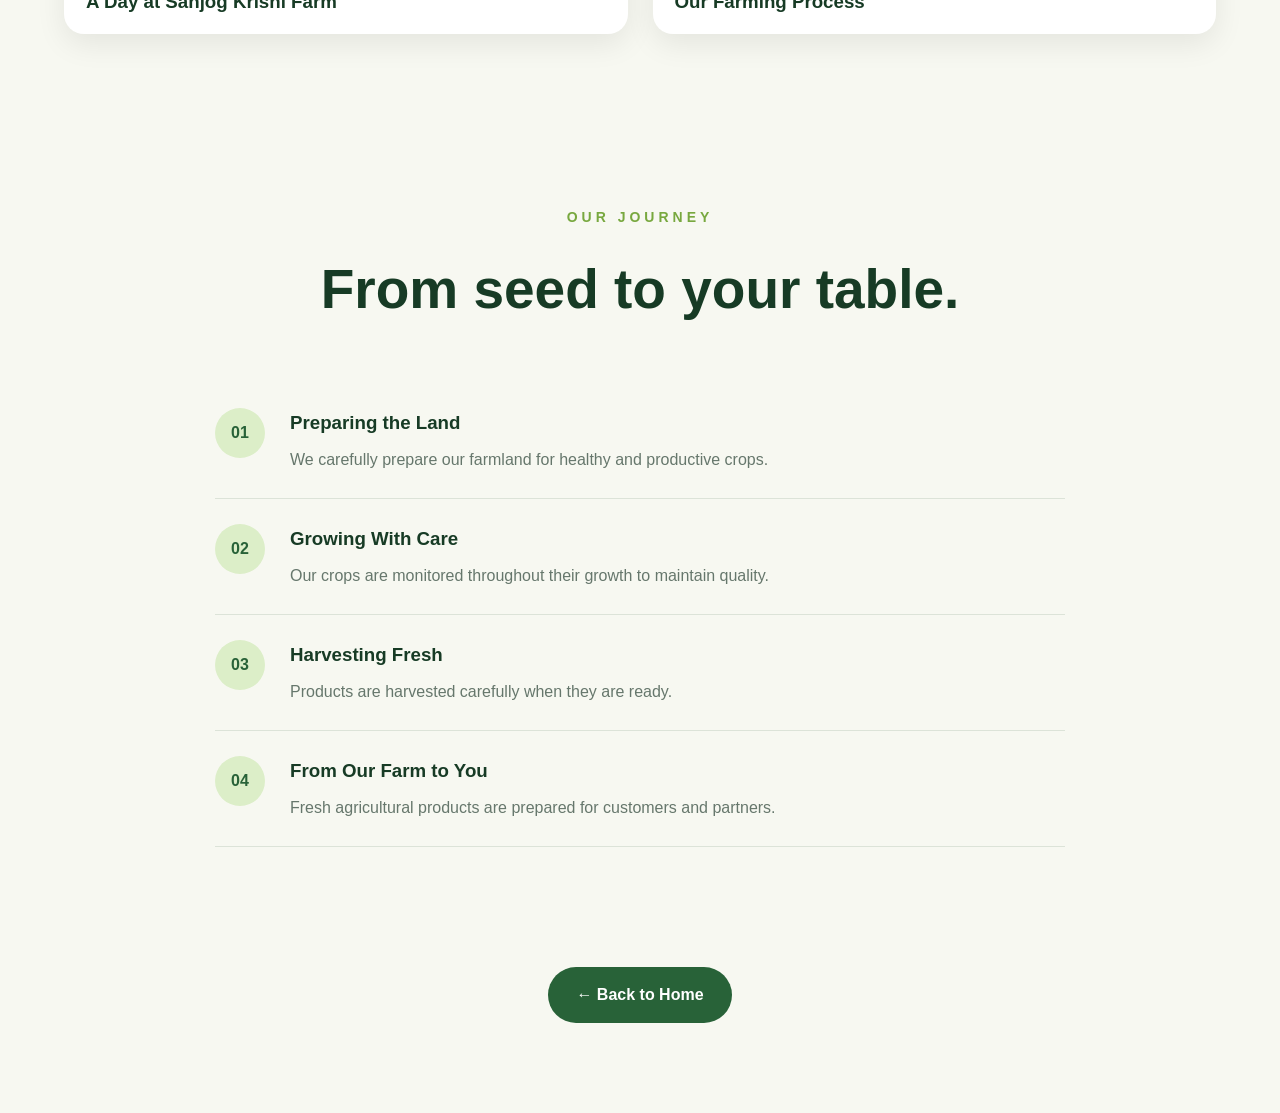
==== commit 267b5290: "Update farm.html" ====
--- a/farm.html
+++ b/farm.html
@@ -390,6 +390,43 @@
 
 .video-card:hover video {
     transform: scale(1.02);
+}/* PHOTO HOVER ANIMATION */
+
+.gallery-item {
+    overflow: hidden;
+}
+
+.gallery-item img {
+    width: 100%;
+    height: 100%;
+    object-fit: cover;
+
+    transition: transform 0.6s ease;
+}
+
+.gallery-item:hover img {
+    transform: scale(1.08);
+}
+
+
+/* VIDEO HOVER ANIMATION */
+
+.video-card {
+    transition: transform 0.4s ease,
+                box-shadow 0.4s ease;
+}
+
+.video-card:hover {
+    transform: translateY(-10px);
+    box-shadow: 0 20px 45px rgba(0,0,0,0.15);
+}
+
+.video-card video {
+    transition: transform 0.5s ease;
+}
+
+.video-card:hover video {
+    transform: scale(1.02);
 }</style>
 </head>
 
@@ -799,4 +836,4 @@
 
 
 </body>
-</html>+</html>
--- a/style.css
+++ b/style.css
@@ -1610,4 +1610,31 @@
 
     100% {
         box-shadow: 0 0 0 0 rgba(37, 211, 102, 0);
-    }
+    }/* DISCOVER OUR FARM BUTTON */
+
+.discover-btn {
+    display: inline-flex;
+    align-items: center;
+    gap: 10px;
+
+    color: #286238;
+    font-size: 18px;
+    font-weight: 700;
+
+    text-decoration: none;
+
+    transition: all 0.3s ease;
+}
+
+.discover-btn span {
+    font-size: 24px;
+    transition: transform 0.3s ease;
+}
+
+.discover-btn:hover {
+    color: #78a83f;
+}
+
+.discover-btn:hover span {
+    transform: translateX(8px);
+}
